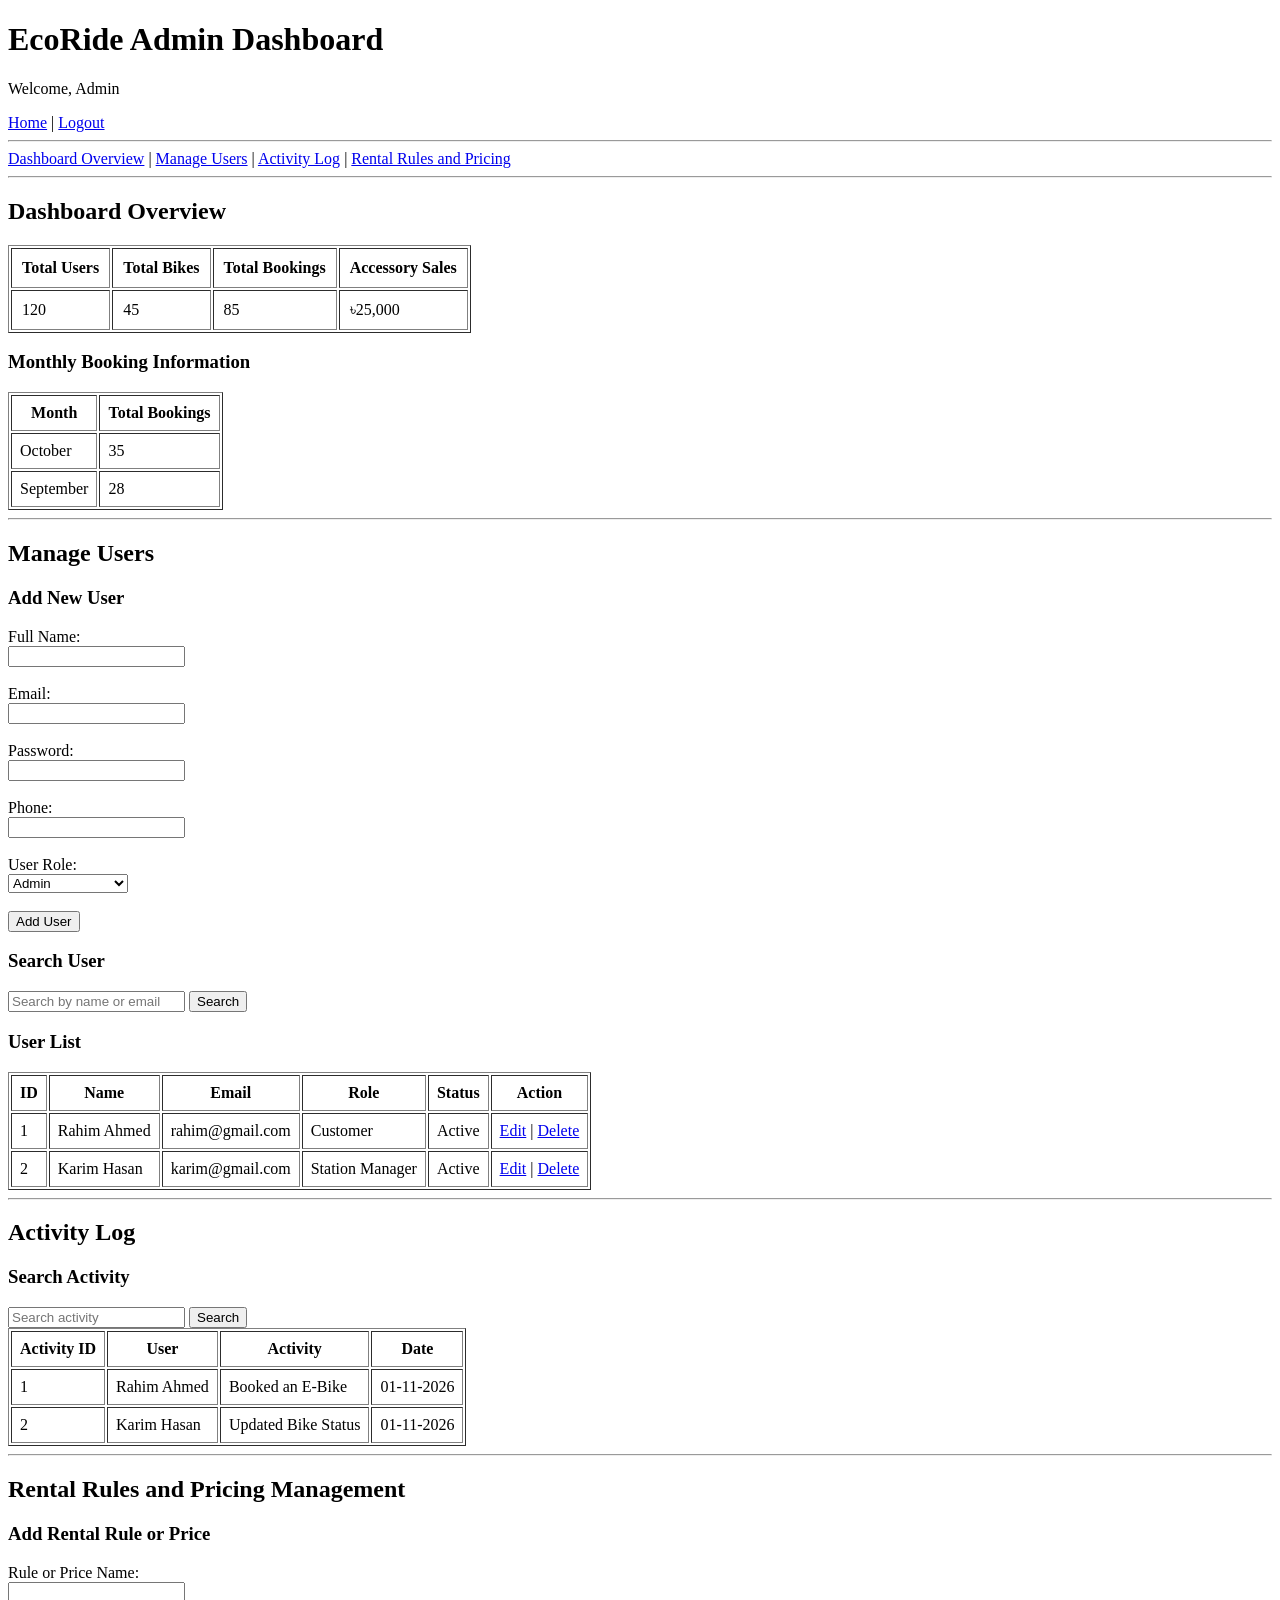
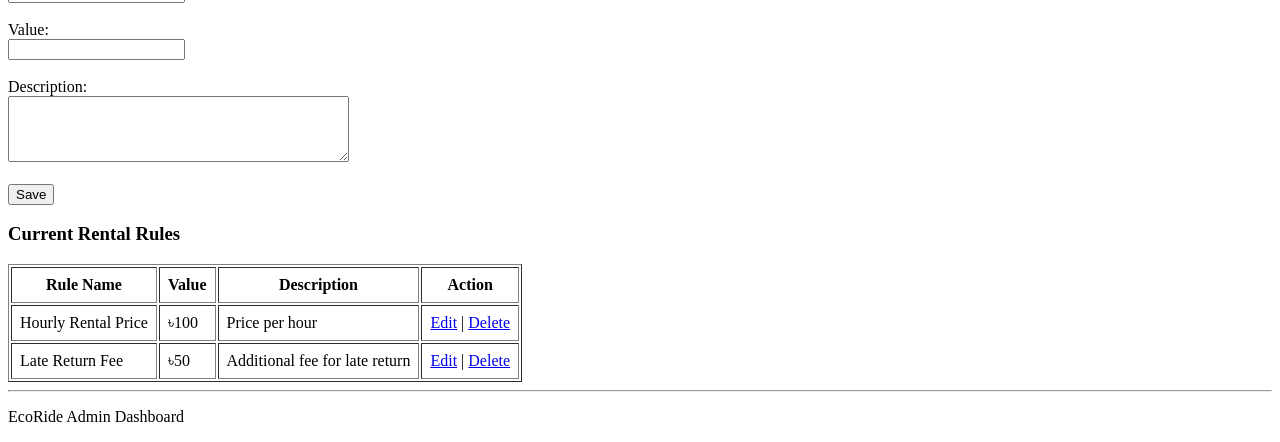
==== admin.html @ fb43b181 "23-53874-3 added index.html, login.html, register.html, admin.html" ====
<!DOCTYPE html>
<html>
<head>
    <title>Admin Dashboard - EcoRide</title>
</head>
<body>

    <header>
        <h1>EcoRide Admin Dashboard</h1>
        <p>Welcome, Admin</p>
        <a href="index.html">Home</a> |
        <a href="login.html">Logout</a>
    </header>

    <hr>

    <nav>
        <a href="#overview">Dashboard Overview</a> |
        <a href="#users">Manage Users</a> |
        <a href="#activity">Activity Log</a> |
        <a href="#rules">Rental Rules and Pricing</a>
    </nav>

    <hr>

    <section id="overview">
        <h2>Dashboard Overview</h2>

        <table border="1" cellpadding="10">
            <tr>
                <th>Total Users</th>
                <th>Total Bikes</th>
                <th>Total Bookings</th>
                <th>Accessory Sales</th>
            </tr>
            <tr>
                <td>120</td>
                <td>45</td>
                <td>85</td>
                <td>৳25,000</td>
            </tr>
        </table>

        <h3>Monthly Booking Information</h3>
        <table border="1" cellpadding="8">
            <tr>
                <th>Month</th>
                <th>Total Bookings</th>
            </tr>
            <tr>
                <td>October</td>
                <td>35</td>
            </tr>
            <tr>
                <td>September</td>
                <td>28</td>
            </tr>
        </table>
    </section>

    <hr>

    <section id="users">
        <h2>Manage Users</h2>

        <h3>Add New User</h3>
        <form action="#" method="post">

            <label>Full Name:</label><br>
            <input type="text" name="name">
            <br><br>

            <label>Email:</label><br>
            <input type="email" name="email">
            <br><br>

            <label>Password:</label><br>
            <input type="password" name="password">
            <br><br>

            <label>Phone:</label><br>
            <input type="tel" name="phone">
            <br><br>

            <label>User Role:</label><br>
            <select name="role">
                <option>Admin</option>
                <option>Customer</option>
                <option>Station Manager</option>
                <option>Seller</option>
            </select>
            <br><br>

            <input type="submit" value="Add User">

        </form>

        <h3>Search User</h3>
        <input type="text" name="search_user" placeholder="Search by name or email">
        <input type="submit" value="Search">

        <h3>User List</h3>
        <table border="1" cellpadding="8">
            <tr>
                <th>ID</th>
                <th>Name</th>
                <th>Email</th>
                <th>Role</th>
                <th>Status</th>
                <th>Action</th>
            </tr>
            <tr>
                <td>1</td>
                <td>Rahim Ahmed</td>
                <td>rahim@gmail.com</td>
                <td>Customer</td>
                <td>Active</td>
                <td>
                    <a href="#">Edit</a> |
                    <a href="#">Delete</a>
                </td>
            </tr>
            <tr>
                <td>2</td>
                <td>Karim Hasan</td>
                <td>karim@gmail.com</td>
                <td>Station Manager</td>
                <td>Active</td>
                <td>
                    <a href="#">Edit</a> |
                    <a href="#">Delete</a>
                </td>
            </tr>
        </table>
    </section>

    <hr>

    <section id="activity">
        <h2>Activity Log</h2>

        <h3>Search Activity</h3>
        <input type="text" name="search_activity" placeholder="Search activity">

        <input type="submit" value="Search">

        <table border="1" cellpadding="8">
            <tr>
                <th>Activity ID</th>
                <th>User</th>
                <th>Activity</th>
                <th>Date</th>
            </tr>
            <tr>
                <td>1</td>
                <td>Rahim Ahmed</td>
                <td>Booked an E-Bike</td>
                <td>01-11-2026</td>
            </tr>
            <tr>
                <td>2</td>
                <td>Karim Hasan</td>
                <td>Updated Bike Status</td>
                <td>01-11-2026</td>
            </tr>
        </table>
    </section>

    <hr>

    <section id="rules">
        <h2>Rental Rules and Pricing Management</h2>

        <h3>Add Rental Rule or Price</h3>

        <form action="#" method="post">

            <label>Rule or Price Name:</label><br>
            <input type="text" name="rule">
            <br><br>

            <label>Value:</label><br>
            <input type="text" name="value">
            <br><br>

            <label>Description:</label><br>
            <textarea name="description" rows="4" cols="40"></textarea>
            <br><br>

            <input type="submit" value="Save">

        </form>

        <h3>Current Rental Rules</h3>

        <table border="1" cellpadding="8">
            <tr>
                <th>Rule Name</th>
                <th>Value</th>
                <th>Description</th>
                <th>Action</th>
            </tr>
            <tr>
                <td>Hourly Rental Price</td>
                <td>৳100</td>
                <td>Price per hour</td>
                <td><a href="#">Edit</a> | <a href="#">Delete</a></td>
            </tr>
            <tr>
                <td>Late Return Fee</td>
                <td>৳50</td>
                <td>Additional fee for late return</td>
                <td><a href="#">Edit</a> | <a href="#">Delete</a></td>
            </tr>
        </table>
    </section>

    <hr>

    <footer>
        <p>EcoRide Admin Dashboard</p>
    </footer>

</body>
</html>
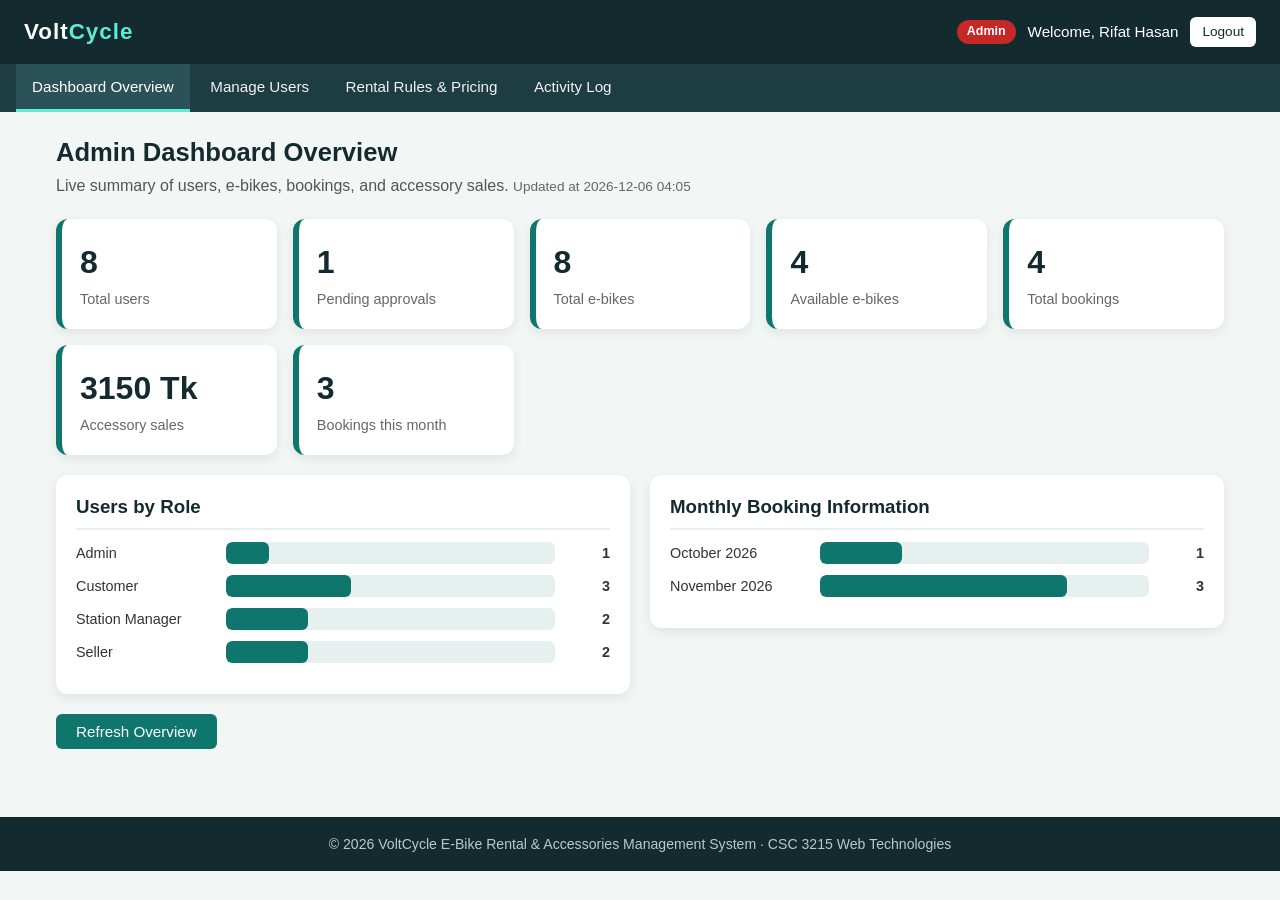
==== commit 1de72609: "23-53874-3 updated html files and added js files" ====
--- a/admin.html
+++ b/admin.html
@@ -1,225 +1,280 @@
 <!DOCTYPE html>
-<html>
+<html lang="en-US">
 <head>
-    <title>Admin Dashboard - EcoRide</title>
+  <meta charset="UTF-8">
+  <meta name="viewport" content="width=device-width, initial-scale=1.0">
+  <meta name="description" content="Admin dashboard of VoltCycle E-Bike System">
+  <title>Admin Dashboard | VoltCycle E-Bike</title>
+  <link rel="stylesheet" href="css/style.css">
 </head>
 <body>
 
-    <header>
-        <h1>EcoRide Admin Dashboard</h1>
-        <p>Welcome, Admin</p>
-        <a href="index.html">Home</a> |
-        <a href="login.html">Logout</a>
-    </header>
-
-    <hr>
-
-    <nav>
-        <a href="#overview">Dashboard Overview</a> |
-        <a href="#users">Manage Users</a> |
-        <a href="#activity">Activity Log</a> |
-        <a href="#rules">Rental Rules and Pricing</a>
-    </nav>
-
-    <hr>
-
-    <section id="overview">
-        <h2>Dashboard Overview</h2>
-
-        <table border="1" cellpadding="10">
-            <tr>
-                <th>Total Users</th>
-                <th>Total Bikes</th>
-                <th>Total Bookings</th>
-                <th>Accessory Sales</th>
-            </tr>
-            <tr>
-                <td>120</td>
-                <td>45</td>
-                <td>85</td>
-                <td>৳25,000</td>
-            </tr>
-        </table>
-
-        <h3>Monthly Booking Information</h3>
-        <table border="1" cellpadding="8">
-            <tr>
-                <th>Month</th>
-                <th>Total Bookings</th>
-            </tr>
-            <tr>
-                <td>October</td>
-                <td>35</td>
-            </tr>
-            <tr>
-                <td>September</td>
-                <td>28</td>
-            </tr>
-        </table>
-    </section>
-
-    <hr>
-
-    <section id="users">
-        <h2>Manage Users</h2>
-
-        <h3>Add New User</h3>
-        <form action="#" method="post">
-
-            <label>Full Name:</label><br>
-            <input type="text" name="name">
-            <br><br>
-
-            <label>Email:</label><br>
-            <input type="email" name="email">
-            <br><br>
-
-            <label>Password:</label><br>
-            <input type="password" name="password">
-            <br><br>
-
-            <label>Phone:</label><br>
-            <input type="tel" name="phone">
-            <br><br>
-
-            <label>User Role:</label><br>
-            <select name="role">
-                <option>Admin</option>
-                <option>Customer</option>
-                <option>Station Manager</option>
-                <option>Seller</option>
-            </select>
-            <br><br>
-
-            <input type="submit" value="Add User">
-
-        </form>
-
-        <h3>Search User</h3>
-        <input type="text" name="search_user" placeholder="Search by name or email">
-        <input type="submit" value="Search">
-
-        <h3>User List</h3>
-        <table border="1" cellpadding="8">
-            <tr>
-                <th>ID</th>
-                <th>Name</th>
-                <th>Email</th>
-                <th>Role</th>
-                <th>Status</th>
-                <th>Action</th>
-            </tr>
-            <tr>
-                <td>1</td>
-                <td>Rahim Ahmed</td>
-                <td>rahim@gmail.com</td>
-                <td>Customer</td>
-                <td>Active</td>
-                <td>
-                    <a href="#">Edit</a> |
-                    <a href="#">Delete</a>
-                </td>
-            </tr>
-            <tr>
-                <td>2</td>
-                <td>Karim Hasan</td>
-                <td>karim@gmail.com</td>
-                <td>Station Manager</td>
-                <td>Active</td>
-                <td>
-                    <a href="#">Edit</a> |
-                    <a href="#">Delete</a>
-                </td>
-            </tr>
-        </table>
-    </section>
-
-    <hr>
-
-    <section id="activity">
-        <h2>Activity Log</h2>
-
-        <h3>Search Activity</h3>
-        <input type="text" name="search_activity" placeholder="Search activity">
-
-        <input type="submit" value="Search">
-
-        <table border="1" cellpadding="8">
-            <tr>
-                <th>Activity ID</th>
-                <th>User</th>
-                <th>Activity</th>
-                <th>Date</th>
-            </tr>
-            <tr>
-                <td>1</td>
-                <td>Rahim Ahmed</td>
-                <td>Booked an E-Bike</td>
-                <td>01-11-2026</td>
-            </tr>
-            <tr>
-                <td>2</td>
-                <td>Karim Hasan</td>
-                <td>Updated Bike Status</td>
-                <td>01-11-2026</td>
-            </tr>
-        </table>
-    </section>
-
-    <hr>
-
-    <section id="rules">
-        <h2>Rental Rules and Pricing Management</h2>
-
-        <h3>Add Rental Rule or Price</h3>
-
-        <form action="#" method="post">
-
-            <label>Rule or Price Name:</label><br>
-            <input type="text" name="rule">
-            <br><br>
-
-            <label>Value:</label><br>
-            <input type="text" name="value">
-            <br><br>
-
-            <label>Description:</label><br>
-            <textarea name="description" rows="4" cols="40"></textarea>
-            <br><br>
-
-            <input type="submit" value="Save">
-
-        </form>
-
-        <h3>Current Rental Rules</h3>
-
-        <table border="1" cellpadding="8">
-            <tr>
-                <th>Rule Name</th>
-                <th>Value</th>
-                <th>Description</th>
-                <th>Action</th>
-            </tr>
-            <tr>
-                <td>Hourly Rental Price</td>
-                <td>৳100</td>
-                <td>Price per hour</td>
-                <td><a href="#">Edit</a> | <a href="#">Delete</a></td>
-            </tr>
-            <tr>
-                <td>Late Return Fee</td>
-                <td>৳50</td>
-                <td>Additional fee for late return</td>
-                <td><a href="#">Edit</a> | <a href="#">Delete</a></td>
-            </tr>
-        </table>
-    </section>
-
-    <hr>
-
-    <footer>
-        <p>EcoRide Admin Dashboard</p>
-    </footer>
-
+  <header class="header">
+    <a href="index.html" class="logo">Volt<span>Cycle</span></a>
+    <div class="user-info">
+      <span class="badge admin">Admin</span>
+      <span>Welcome, Rifat Hasan</span>
+      <a href="index.html" class="btn btn-small btn-light">Logout</a>
+    </div>
+  </header>
+
+  <nav class="topnav">
+    <button type="button" id="nav-overviewSection" onclick="showSection('overviewSection')">Dashboard Overview</button>
+    <button type="button" id="nav-usersSection" onclick="showSection('usersSection')">Manage Users</button>
+    <button type="button" id="nav-rulesSection" onclick="showSection('rulesSection')">Rental Rules &amp; Pricing</button>
+    <button type="button" id="nav-logSection" onclick="showSection('logSection')">Activity Log</button>
+  </nav>
+
+  <main class="container">
+
+    <section id="overviewSection" class="page-section">
+      <h2 class="page-title">Admin Dashboard Overview</h2>
+      <p class="page-subtitle">Live summary of users, e-bikes, bookings, and accessory sales.
+        <span id="reportTime" class="hint"></span></p>
+
+      <div class="stats-grid">
+        <div class="stat-card"><div class="stat-number" id="statUsers">0</div><div class="stat-label">Total users</div></div>
+        <div class="stat-card"><div class="stat-number" id="statPending">0</div><div class="stat-label">Pending approvals</div></div>
+        <div class="stat-card"><div class="stat-number" id="statBikes">0</div><div class="stat-label">Total e-bikes</div></div>
+        <div class="stat-card"><div class="stat-number" id="statAvailableBikes">0</div><div class="stat-label">Available e-bikes</div></div>
+        <div class="stat-card"><div class="stat-number" id="statBookings">0</div><div class="stat-label">Total bookings</div></div>
+        <div class="stat-card"><div class="stat-number" id="statSales">0 Tk</div><div class="stat-label">Accessory sales</div></div>
+        <div class="stat-card"><div class="stat-number" id="statMonthly">0</div><div class="stat-label">Bookings this month</div></div>
+      </div>
+
+      <div class="row">
+        <div class="col">
+          <div class="card">
+            <h3>Users by Role</h3>
+            <div id="roleChart"></div>
+          </div>
+        </div>
+        <div class="col">
+          <div class="card">
+            <h3>Monthly Booking Information</h3>
+            <div id="monthlyChart"></div>
+          </div>
+        </div>
+      </div>
+
+      <button type="button" class="btn" onclick="renderOverview()">Refresh Overview</button>
+    </section>
+
+    <section id="usersSection" class="page-section">
+      <h2 class="page-title">Manage Users</h2>
+      <p class="page-subtitle">Add, view, update, delete, and search user accounts. New Admin accounts can only be created here.</p>
+
+      <div id="userMessage" class="message"></div>
+
+      <div class="row">
+        <div class="col">
+          <div class="card">
+            <h3 id="userFormTitle">Add New User</h3>
+            <form id="userForm" onsubmit="return saveUser()">
+              <fieldset>
+                <legend>User Details</legend>
+                <table class="form-table">
+                  <tr>
+                    <td><label for="userName">Full Name:</label></td>
+                    <td>
+                      <input type="text" id="userName" placeholder="e.g. Nadia Rahman">
+                      <span class="error" id="userNameError"></span>
+                    </td>
+                  </tr>
+                  <tr>
+                    <td><label for="userUsername">Username:</label></td>
+                    <td>
+                      <input type="text" id="userUsername" placeholder="At least 4 characters">
+                      <span class="error" id="userUsernameError"></span>
+                    </td>
+                  </tr>
+                  <tr>
+                    <td><label for="userEmail">Email:</label></td>
+                    <td>
+                      <input type="email" id="userEmail" placeholder="name@voltcycle.com">
+                      <span class="error" id="userEmailError"></span>
+                    </td>
+                  </tr>
+                  <tr>
+                    <td><label for="userPassword">Password:</label></td>
+                    <td>
+                      <input type="password" id="userPassword" placeholder="At least 8 characters">
+                      <span class="error" id="userPasswordError"></span>
+                    </td>
+                  </tr>
+                  <tr>
+                    <td><label for="userRole">Role:</label></td>
+                    <td>
+                      <select id="userRole">
+                        <option value="">-- Select Role --</option>
+                        <option value="Admin">Admin</option>
+                        <option value="Customer">Customer</option>
+                        <option value="Station Manager">Station Manager</option>
+                        <option value="Seller">Seller</option>
+                      </select>
+                      <span class="error" id="userRoleError"></span>
+                    </td>
+                  </tr>
+                  <tr>
+                    <td>Status:</td>
+                    <td>
+                      <input type="radio" id="statusActive" name="userStatus" value="Active" checked>
+                      <label for="statusActive" class="option-label">Active</label>
+                      <input type="radio" id="statusBlocked" name="userStatus" value="Blocked">
+                      <label for="statusBlocked" class="option-label">Blocked</label>
+                      <input type="radio" id="statusPending" name="userStatus" value="Pending">
+                      <label for="statusPending" class="option-label">Pending</label>
+                    </td>
+                  </tr>
+                </table>
+              </fieldset>
+              <input type="submit" id="userSaveButton" class="btn" value="Add User">
+              <button type="button" class="btn btn-secondary" onclick="resetUserForm()">Cancel</button>
+            </form>
+          </div>
+        </div>
+
+        <div class="col-wide">
+          <div class="card">
+            <h3>All Users</h3>
+            <div class="search-bar">
+              <input type="text" id="userSearch" placeholder="Search by name, username, email or id..." onkeyup="renderUsers()">
+              <select id="userRoleFilter" onchange="renderUsers()">
+                <option value="All">All roles</option>
+                <option value="Admin">Admin</option>
+                <option value="Customer">Customer</option>
+                <option value="Station Manager">Station Manager</option>
+                <option value="Seller">Seller</option>
+              </select>
+              <select id="userStatusFilter" onchange="renderUsers()">
+                <option value="All">Any status</option>
+                <option value="Active">Active</option>
+                <option value="Blocked">Blocked</option>
+                <option value="Pending">Pending approval</option>
+              </select>
+            </div>
+            <p class="result-count" id="userCount"></p>
+            <div class="table-wrapper">
+              <table class="data-table">
+                <thead>
+                  <tr><th>ID</th><th>Name</th><th>Username</th><th>Role</th><th>Status</th><th>Actions</th></tr>
+                </thead>
+                <tbody id="userTableBody"></tbody>
+              </table>
+            </div>
+          </div>
+        </div>
+      </div>
+    </section>
+
+    <section id="rulesSection" class="page-section">
+      <h2 class="page-title">Rental Rules &amp; Pricing Management</h2>
+      <p class="page-subtitle">Add, update, delete, and search hourly rental pricing and late return fees.</p>
+
+      <div id="rulesMessage" class="message"></div>
+
+      <div class="row">
+        <div class="col">
+          <div class="card">
+            <h3 id="ruleFormTitle">Add New Rental Rule</h3>
+            <form id="ruleForm" onsubmit="return saveRule()">
+              <fieldset>
+                <legend>Rule &amp; Pricing Details</legend>
+                <table class="form-table">
+                  <tr>
+                    <td><label for="ruleTitle">Rule Title:</label></td>
+                    <td>
+                      <input type="text" id="ruleTitle" placeholder="e.g. Standard Hourly Rental">
+                      <span class="error" id="ruleTitleError"></span>
+                    </td>
+                  </tr>
+                  <tr>
+                    <td><label for="ruleHourly">Hourly Price (Tk):</label></td>
+                    <td>
+                      <input type="number" id="ruleHourly" min="10" max="1000" placeholder="e.g. 80">
+                      <span class="error" id="ruleHourlyError"></span>
+                    </td>
+                  </tr>
+                  <tr>
+                    <td><label for="ruleLateFee">Late Fee / Hr (Tk):</label></td>
+                    <td>
+                      <input type="number" id="ruleLateFee" min="0" max="500" placeholder="e.g. 50">
+                      <span class="error" id="ruleLateFeeError"></span>
+                    </td>
+                  </tr>
+                  <tr>
+                    <td><label for="ruleMaxHours">Max Rental Hours:</label></td>
+                    <td>
+                      <input type="number" id="ruleMaxHours" min="1" max="48" placeholder="e.g. 8">
+                      <span class="error" id="ruleMaxHoursError"></span>
+                    </td>
+                  </tr>
+                  <tr>
+                    <td><label for="ruleDesc">Description:</label></td>
+                    <td>
+                      <textarea id="ruleDesc" rows="3" cols="30" placeholder="Short rule details"></textarea>
+                      <span class="error" id="ruleDescError"></span>
+                    </td>
+                  </tr>
+                </table>
+              </fieldset>
+              <input type="submit" id="ruleSaveButton" class="btn" value="Add Rule">
+              <button type="button" class="btn btn-secondary" onclick="resetRuleForm()">Cancel</button>
+            </form>
+          </div>
+        </div>
+
+        <div class="col-wide">
+          <div class="card">
+            <h3>Active Rental Rules</h3>
+            <div class="search-bar">
+              <input type="text" id="ruleSearch" placeholder="Search rules by title or description..." onkeyup="renderRules()">
+            </div>
+            <p class="result-count" id="ruleCount"></p>
+            <div class="table-wrapper">
+              <table class="data-table">
+                <thead>
+                  <tr><th>ID</th><th>Rule</th><th>Hourly Price</th><th>Late Fee</th><th>Max Hours</th><th>Actions</th></tr>
+                </thead>
+                <tbody id="ruleTableBody"></tbody>
+              </table>
+            </div>
+          </div>
+        </div>
+      </div>
+    </section>
+
+    <section id="logSection" class="page-section">
+      <h2 class="page-title">Activity Log</h2>
+      <p class="page-subtitle">Monitor and search important system activities, newest first.</p>
+
+      <div class="card">
+        <div class="search-bar">
+          <input type="text" id="logSearch" placeholder="Search activity records..." onkeyup="renderLog()">
+          <select id="logTypeFilter" onchange="renderLog()">
+            <option value="All">All activity types</option>
+            <option value="User">User</option>
+            <option value="Bike">Bike</option>
+            <option value="Product">Product</option>
+            <option value="Booking">Booking</option>
+            <option value="Security">Security</option>
+            <option value="Rules">Rules</option>
+          </select>
+          <button type="button" class="btn btn-danger" onclick="clearLog()">Clear Log</button>
+        </div>
+        <p class="result-count" id="logCount"></p>
+        <div class="notice-board" id="logBoard"></div>
+      </div>
+    </section>
+
+  </main>
+
+  <footer class="footer">
+    &copy; 2026 VoltCycle E-Bike Rental &amp; Accessories Management System &middot; CSC 3215 Web Technologies
+  </footer>
+
+  <script src="js/data.js"></script>
+  <script src="js/common.js"></script>
+  <script src="js/admin.js"></script>
 </body>
-</html>+</html>
--- a/css/style.css
+++ b/css/style.css
@@ -0,0 +1,867 @@
+/* =====================================================================
+   VoltCycle E-Bike Rental & Accessories Management System - style.css
+   ---------------------------------------------------------------------
+   ONE external style sheet, linked from the <head> of every page.
+   This file contains only CSS, no HTML tags.
+   ===================================================================== */
+
+* {
+    margin: 0;
+    padding: 0;
+    box-sizing: border-box;
+}
+
+body {
+    font-family: "Segoe UI", Arial, sans-serif;
+    font-size: 16px;
+    line-height: 1.6;
+    color: #333333;
+    background-color: #F2F6F5;
+}
+
+h1,
+h2,
+h3 {
+    line-height: 1.3;
+    color: #132A2E;
+}
+
+a {
+    color: #0F766E;
+}
+
+a:hover {
+    color: #14B8A6;
+}
+
+/* ---------------------------------------------------------------------
+   HEADER AND NAVIGATION BAR
+   --------------------------------------------------------------------- */
+.header {
+    background-color: #132A2E;
+    color: white;
+    padding: 14px 24px;
+    display: flex;
+    justify-content: space-between;
+    align-items: center;
+    flex-wrap: wrap;
+    gap: 10px;
+}
+
+.logo {
+    font-size: 1.4rem;
+    font-weight: bold;
+    color: white;
+    text-decoration: none;
+    letter-spacing: 1px;
+}
+
+.logo span {
+    color: #5EEAD4;
+}
+
+.logo:hover {
+    color: white;
+}
+
+.user-info {
+    display: flex;
+    align-items: center;
+    gap: 12px;
+    font-size: 0.95rem;
+}
+
+.topnav {
+    position: sticky;
+    top: 0;
+    z-index: 10;
+    background-color: #1E3D42;
+    padding: 0 16px;
+    overflow-x: auto;
+    white-space: nowrap;
+}
+
+.topnav a,
+.topnav button {
+    display: inline-block;
+    color: #F2F2F2;
+    background-color: transparent;
+    border: none;
+    font-family: inherit;
+    font-size: 0.95rem;
+    padding: 14px 16px;
+    text-decoration: none;
+    cursor: pointer;
+    border-bottom: 3px solid transparent;
+    transition: background-color 0.3s;
+}
+
+.topnav a:hover,
+.topnav button:hover {
+    background-color: #2A5258;
+    color: white;
+}
+
+.topnav a.active,
+.topnav button.active {
+    border-bottom: 3px solid #5EEAD4;
+    background-color: #2A5258;
+    color: white;
+}
+
+/* ---------------------------------------------------------------------
+   LAYOUT: CONTAINER, SECTIONS AND CARDS
+   --------------------------------------------------------------------- */
+.container {
+    max-width: 1200px;
+    margin: 0 auto;
+    padding: 24px 16px;
+    min-height: 75vh;
+}
+
+.page-section {
+    display: none;
+}
+
+.page-title {
+    margin-bottom: 4px;
+    font-size: 1.6rem;
+}
+
+.page-subtitle {
+    color: #555555;
+    margin-bottom: 20px;
+}
+
+.card {
+    background-color: white;
+    border-radius: 12px;
+    box-shadow: 0 4px 12px rgba(0, 0, 0, 0.08);
+    padding: 20px;
+    margin-bottom: 20px;
+}
+
+.card h3 {
+    margin-bottom: 12px;
+    padding-bottom: 8px;
+    border-bottom: 2px solid #E6F0EE;
+}
+
+.row {
+    display: flex;
+    flex-wrap: wrap;
+    gap: 20px;
+}
+
+.col {
+    flex: 1;
+    min-width: 300px;
+}
+
+.col-wide {
+    flex: 2;
+    min-width: 300px;
+}
+
+.hint {
+    font-size: 0.85rem;
+    color: #666666;
+}
+
+/* ---------------------------------------------------------------------
+   FORMS
+   --------------------------------------------------------------------- */
+fieldset {
+    border: 1px solid #CBE0DC;
+    border-radius: 8px;
+    padding: 12px 16px 16px 16px;
+    margin-bottom: 16px;
+}
+
+legend {
+    font-weight: bold;
+    color: #0F766E;
+    padding: 0 8px;
+}
+
+.form-table {
+    width: 100%;
+    border-collapse: collapse;
+}
+
+.form-table td {
+    padding: 6px 4px;
+    vertical-align: top;
+}
+
+.form-table td:first-child {
+    width: 35%;
+    padding-top: 12px;
+}
+
+label {
+    font-weight: 600;
+    color: #444444;
+}
+
+.option-label {
+    font-weight: normal;
+    margin-right: 12px;
+}
+
+input[type="text"],
+input[type="email"],
+input[type="password"],
+input[type="number"],
+input[type="date"],
+input[type="time"],
+input[type="tel"],
+select,
+textarea {
+    width: 100%;
+    padding: 8px 10px;
+    border: 1px solid #C2D4D0;
+    border-radius: 6px;
+    font-family: inherit;
+    font-size: 0.95rem;
+    background-color: white;
+}
+
+input:focus,
+select:focus,
+textarea:focus {
+    outline: 2px solid #14B8A6;
+    border-color: #14B8A6;
+}
+
+textarea {
+    resize: none;
+}
+
+input[type="radio"],
+input[type="checkbox"] {
+    margin-right: 4px;
+    accent-color: #0F766E;
+}
+
+.error {
+    display: block;
+    color: #C62828;
+    font-size: 0.85rem;
+    min-height: 1em;
+}
+
+.form-buttons {
+    margin-top: 8px;
+}
+
+/* ---------------------------------------------------------------------
+   BUTTONS
+   --------------------------------------------------------------------- */
+.btn {
+    display: inline-block;
+    background-color: #0F766E;
+    color: white;
+    border: none;
+    padding: 9px 20px;
+    border-radius: 6px;
+    font-family: inherit;
+    font-size: 0.95rem;
+    cursor: pointer;
+    text-decoration: none;
+    transition: background-color 0.3s;
+}
+
+.btn:hover {
+    background-color: #14B8A6;
+    color: white;
+}
+
+.btn:focus {
+    outline: 3px solid orange;
+}
+
+.btn:disabled {
+    background-color: #BBBBBB;
+    cursor: not-allowed;
+}
+
+.btn-secondary {
+    background-color: #6C757D;
+}
+
+.btn-secondary:hover {
+    background-color: #868E96;
+}
+
+.btn-success {
+    background-color: #2E7D32;
+}
+
+.btn-success:hover {
+    background-color: #43A047;
+}
+
+.btn-danger {
+    background-color: #C62828;
+}
+
+.btn-danger:hover {
+    background-color: #E53935;
+}
+
+.btn-light {
+    background-color: white;
+    color: #132A2E;
+}
+
+.btn-light:hover {
+    background-color: #E6F0EE;
+    color: #132A2E;
+}
+
+.btn-small {
+    padding: 4px 12px;
+    font-size: 0.85rem;
+}
+
+.btn-block {
+    width: 100%;
+    padding: 11px;
+    font-size: 1rem;
+}
+
+/* ---------------------------------------------------------------------
+   TABLES
+   --------------------------------------------------------------------- */
+.table-wrapper {
+    overflow-x: auto;
+}
+
+.data-table {
+    width: 100%;
+    border-collapse: collapse;
+    font-size: 0.92rem;
+}
+
+.data-table th {
+    background-color: #0F766E;
+    color: white;
+    text-align: left;
+    padding: 10px;
+    white-space: nowrap;
+}
+
+.data-table td {
+    padding: 9px 10px;
+    border-bottom: 1px solid #E6F0EE;
+}
+
+.data-table td:first-child,
+.data-table td:last-child {
+    white-space: nowrap;
+}
+
+.data-table tbody tr:nth-child(even) {
+    background-color: #F8FBFA;
+}
+
+.data-table tbody tr:hover {
+    background-color: #EBF5F3;
+}
+
+.data-table td .btn {
+    margin: 2px;
+}
+
+.empty-row {
+    text-align: center;
+    color: #888888;
+    padding: 20px;
+}
+
+.search-bar {
+    display: flex;
+    flex-wrap: wrap;
+    gap: 10px;
+    margin-bottom: 14px;
+}
+
+.search-bar input {
+    flex: 2;
+    min-width: 200px;
+}
+
+.search-bar select {
+    flex: 1;
+    min-width: 150px;
+}
+
+.result-count {
+    font-size: 0.85rem;
+    color: #666666;
+    margin-bottom: 8px;
+}
+
+/* ---------------------------------------------------------------------
+   BADGES AND MESSAGES
+   --------------------------------------------------------------------- */
+.badge {
+    display: inline-block;
+    padding: 2px 10px;
+    border-radius: 12px;
+    font-size: 0.78rem;
+    font-weight: bold;
+    color: white;
+    background-color: #6C757D;
+    white-space: nowrap;
+}
+
+.badge.admin {
+    background-color: #C62828;
+}
+
+.badge.customer {
+    background-color: #2E7D32;
+}
+
+.badge.manager {
+    background-color: #1565C0;
+}
+
+.badge.seller {
+    background-color: #EF6C00;
+}
+
+.badge.green {
+    background-color: #2E7D32;
+}
+
+.badge.orange {
+    background-color: #EF6C00;
+}
+
+.badge.red {
+    background-color: #C62828;
+}
+
+.badge.blue {
+    background-color: #1565C0;
+}
+
+.badge.grey {
+    background-color: #6C757D;
+}
+
+.message {
+    display: none;
+    padding: 10px 14px;
+    border-radius: 6px;
+    margin-bottom: 14px;
+    border-left: 5px solid;
+}
+
+.message.success {
+    background-color: #E8F5E9;
+    border-color: #2E7D32;
+    color: #1B5E20;
+}
+
+.message.error {
+    background-color: #FFEBEE;
+    border-color: #C62828;
+    color: #B71C1C;
+}
+
+.message.info {
+    background-color: #E3F2FD;
+    border-color: #1565C0;
+    color: #0D47A1;
+}
+
+/* ---------------------------------------------------------------------
+   DASHBOARD WIDGETS
+   --------------------------------------------------------------------- */
+.stats-grid {
+    display: grid;
+    grid-template-columns: repeat(auto-fit, minmax(200px, 1fr));
+    gap: 16px;
+    margin-bottom: 20px;
+}
+
+.stat-card {
+    background-color: white;
+    border-radius: 12px;
+    padding: 18px;
+    box-shadow: 0 4px 12px rgba(0, 0, 0, 0.08);
+    border-left: 6px solid #0F766E;
+    transition: transform 0.3s;
+}
+
+.stat-card:hover {
+    transform: scale(1.03);
+}
+
+.stat-card .stat-number {
+    font-size: 2rem;
+    font-weight: bold;
+    color: #132A2E;
+}
+
+.stat-card .stat-label {
+    color: #666666;
+    font-size: 0.9rem;
+}
+
+.bar-row {
+    display: flex;
+    align-items: center;
+    margin-bottom: 10px;
+}
+
+.bar-label {
+    width: 150px;
+    font-size: 0.9rem;
+}
+
+.bar-track {
+    flex: 1;
+    background-color: #E6F0EE;
+    border-radius: 6px;
+    height: 22px;
+    overflow: hidden;
+}
+
+.bar-fill {
+    height: 100%;
+    width: 0;
+    background-color: #0F766E;
+    border-radius: 6px;
+    transition: width 0.6s;
+}
+
+.bar-value {
+    width: 55px;
+    text-align: right;
+    font-weight: bold;
+    font-size: 0.9rem;
+}
+
+.notice-board {
+    height: 380px;
+    overflow-y: auto;
+    border: 1px solid #E6F0EE;
+    border-radius: 8px;
+    padding: 10px;
+    background-color: #FAFDFC;
+}
+
+.log-item {
+    background-color: white;
+    border-left: 5px solid #0F766E;
+    border-radius: 4px;
+    padding: 8px 12px;
+    margin-bottom: 8px;
+    box-shadow: 0 1px 3px rgba(0, 0, 0, 0.06);
+}
+
+.log-item .log-time {
+    font-size: 0.8rem;
+    color: #888888;
+}
+
+.result-box {
+    background-color: #F0FAF8;
+    border: 2px dashed #5EEAD4;
+    border-radius: 10px;
+    padding: 16px;
+    margin-top: 12px;
+}
+
+.result-box .big {
+    font-size: 1.6rem;
+    font-weight: bold;
+    color: #0F766E;
+}
+
+/* ---------------------------------------------------------------------
+   HOME, LOGIN AND REGISTER PAGES
+   --------------------------------------------------------------------- */
+.hero {
+    background-color: #132A2E;
+    color: white;
+    text-align: center;
+    padding: 70px 20px;
+}
+
+.hero h1 {
+    color: white;
+    font-size: 2.6rem;
+    margin-bottom: 10px;
+}
+
+.hero p {
+    font-size: 1.15rem;
+    color: #CCE3DF;
+    max-width: 650px;
+    margin: 0 auto 24px auto;
+}
+
+.hero-search {
+    max-width: 640px;
+    margin: 26px auto 0 auto;
+    display: flex;
+    flex-wrap: wrap;
+    gap: 8px;
+}
+
+.hero-search input {
+    flex: 3;
+    min-width: 220px;
+    padding: 13px 16px;
+    font-size: 1rem;
+    border: none;
+}
+
+.hero-search select {
+    flex: 1;
+    min-width: 150px;
+    border: none;
+}
+
+.hero-note {
+    font-size: 0.9rem;
+    color: #A7C7C2;
+    margin-top: 10px;
+}
+
+.hero-link {
+    color: #5EEAD4;
+}
+
+.hero-link:hover {
+    color: white;
+}
+
+.home-section {
+    padding: 40px 0 10px 0;
+}
+
+.section-heading {
+    text-align: center;
+    margin: 10px 0 24px 0;
+}
+
+.section-heading p {
+    color: #666666;
+    font-weight: normal;
+    font-size: 1rem;
+    margin-top: 6px;
+}
+
+.feature-strip {
+    display: grid;
+    grid-template-columns: repeat(auto-fit, minmax(220px, 1fr));
+    gap: 16px;
+}
+
+.feature {
+    text-align: center;
+    padding: 18px;
+}
+
+.feature .feature-icon {
+    display: inline-block;
+    width: 52px;
+    height: 52px;
+    line-height: 52px;
+    border-radius: 50%;
+    background-color: #D9F2EE;
+    color: #0F766E;
+    font-size: 1.4rem;
+    font-weight: bold;
+    margin-bottom: 8px;
+}
+
+.role-grid {
+    display: grid;
+    grid-template-columns: repeat(auto-fit, minmax(240px, 1fr));
+    gap: 20px;
+}
+
+.role-card {
+    background-color: white;
+    border-radius: 12px;
+    padding: 22px;
+    box-shadow: 0 4px 12px rgba(0, 0, 0, 0.08);
+    border-top: 6px solid #0F766E;
+    transition: transform 0.3s, box-shadow 0.3s;
+}
+
+.role-card:hover {
+    transform: scale(1.03);
+    box-shadow: 0 8px 20px rgba(0, 0, 0, 0.12);
+}
+
+.role-card.admin {
+    border-top-color: #C62828;
+}
+
+.role-card.customer {
+    border-top-color: #2E7D32;
+}
+
+.role-card.manager {
+    border-top-color: #1565C0;
+}
+
+.role-card.seller {
+    border-top-color: #EF6C00;
+}
+
+.role-card h3 {
+    margin-bottom: 8px;
+}
+
+.role-card ul {
+    margin: 10px 0 0 20px;
+    font-size: 0.92rem;
+}
+
+.role-card .btn {
+    margin-top: 14px;
+}
+
+.steps {
+    display: grid;
+    grid-template-columns: repeat(auto-fit, minmax(220px, 1fr));
+    gap: 16px;
+}
+
+.step {
+    background-color: white;
+    border-radius: 12px;
+    padding: 20px;
+    box-shadow: 0 4px 12px rgba(0, 0, 0, 0.08);
+    position: relative;
+    padding-top: 34px;
+}
+
+.step-number {
+    position: absolute;
+    top: -16px;
+    left: 20px;
+    width: 36px;
+    height: 36px;
+    line-height: 36px;
+    text-align: center;
+    border-radius: 50%;
+    background-color: #0F766E;
+    color: white;
+    font-weight: bold;
+}
+
+.cta-band {
+    background-color: #0F766E;
+    color: white;
+    border-radius: 12px;
+    padding: 30px 20px;
+    text-align: center;
+    margin-top: 30px;
+}
+
+.cta-band h2 {
+    color: white;
+    margin-bottom: 8px;
+}
+
+.cta-band .btn {
+    margin: 6px;
+}
+
+.contact-table {
+    margin: 10px 0;
+    border-collapse: collapse;
+}
+
+.contact-table td {
+    padding: 5px 10px 5px 0;
+    vertical-align: top;
+}
+
+.contact-table td:first-child {
+    font-weight: bold;
+    white-space: nowrap;
+}
+
+.auth-box {
+    max-width: 480px;
+    margin: 40px auto;
+}
+
+.auth-box.wide {
+    max-width: 720px;
+}
+
+.auth-switch {
+    text-align: center;
+    margin-top: 16px;
+}
+
+.demo-accounts {
+    font-size: 0.88rem;
+}
+
+.demo-accounts td {
+    padding: 2px 8px 2px 0;
+}
+
+.form-body,
+.type-fields {
+    display: none;
+}
+
+.type-grid {
+    display: grid;
+    grid-template-columns: repeat(auto-fit, minmax(180px, 1fr));
+    gap: 12px;
+}
+
+.type-option {
+    display: block;
+    border: 2px solid #CBE0DC;
+    border-radius: 10px;
+    padding: 14px;
+    cursor: pointer;
+    font-weight: normal;
+    background-color: white;
+    transition: border-color 0.3s, background-color 0.3s;
+}
+
+.type-option:hover {
+    border-color: #14B8A6;
+}
+
+.type-option strong {
+    font-size: 1.05rem;
+    color: #132A2E;
+}
+
+.type-option .hint {
+    display: block;
+    margin-top: 4px;
+}
+
+.type-option.selected {
+    border-color: #0F766E;
+    background-color: #EBF7F5;
+}
+
+.footer {
+    background-color: #132A2E;
+    color: #B2CEC9;
+    text-align: center;
+    padding: 16px;
+    margin-top: 30px;
+    font-size: 0.88rem;
+}
